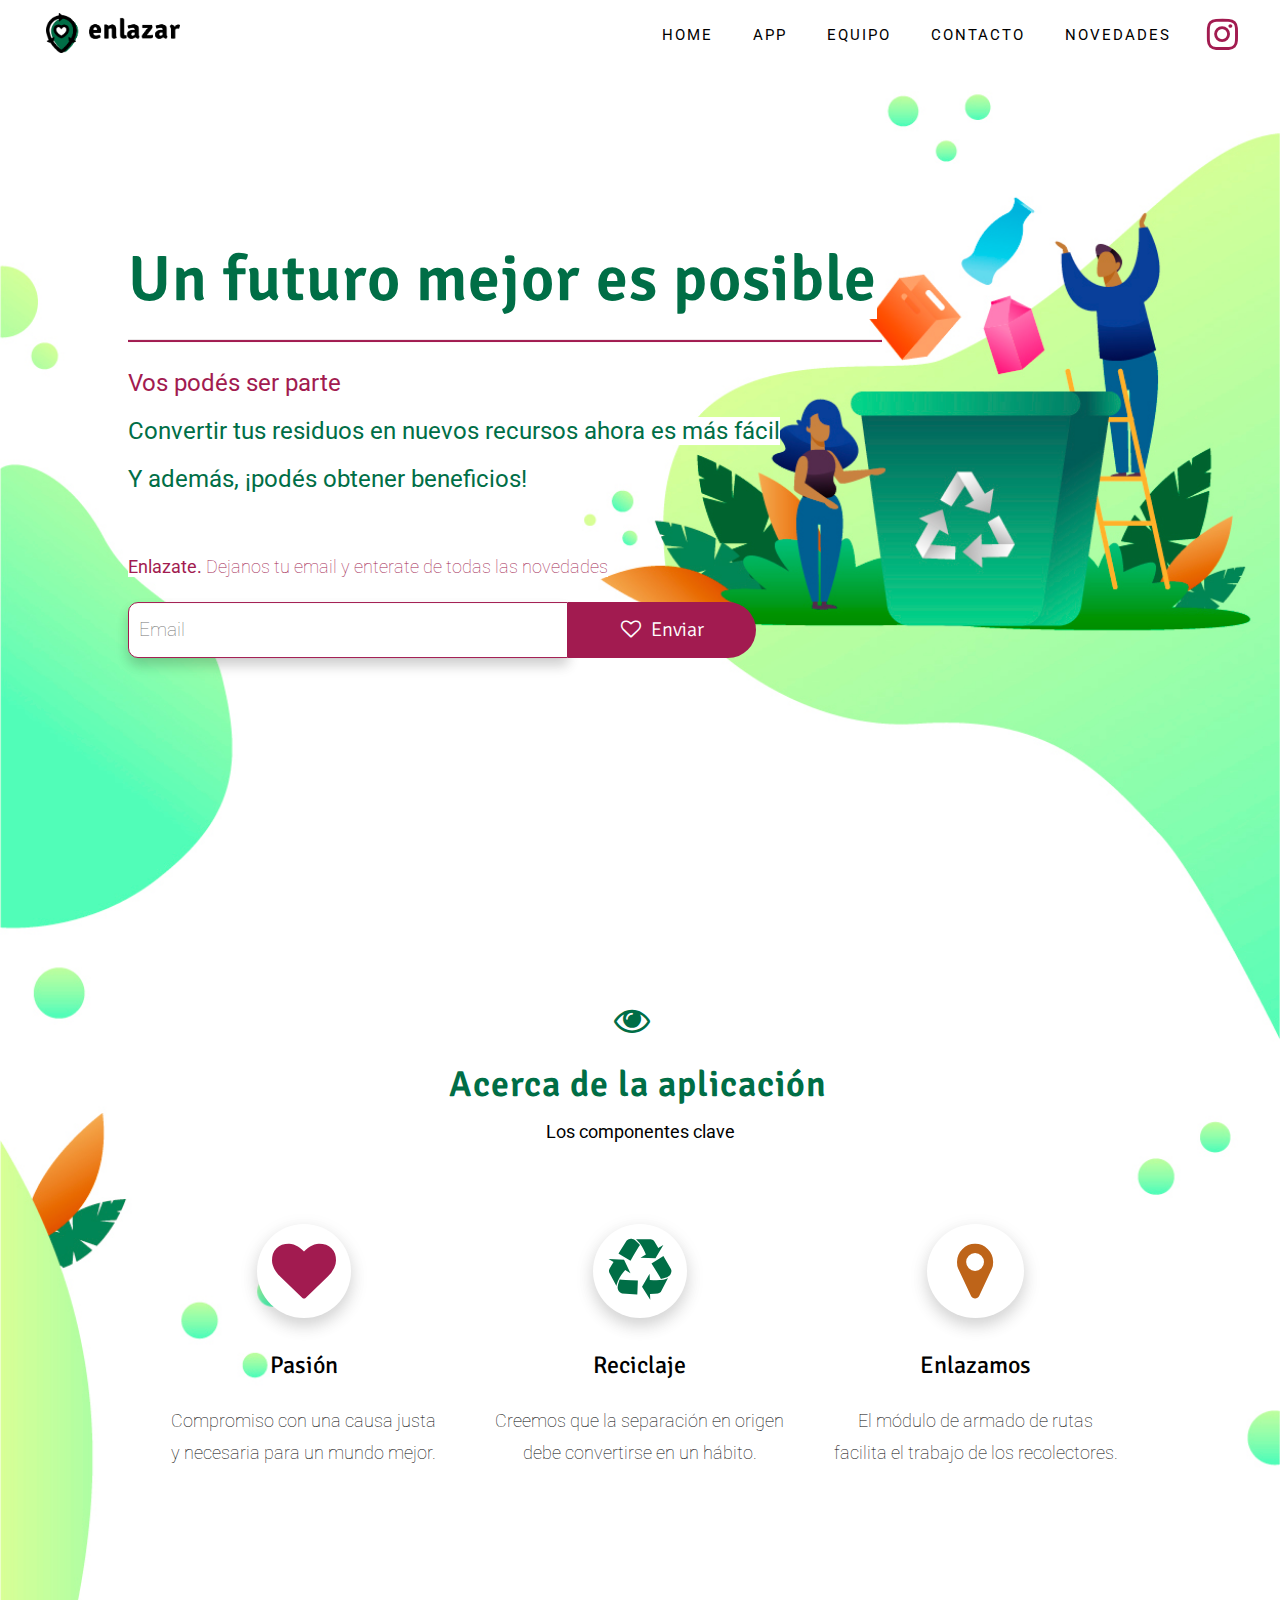
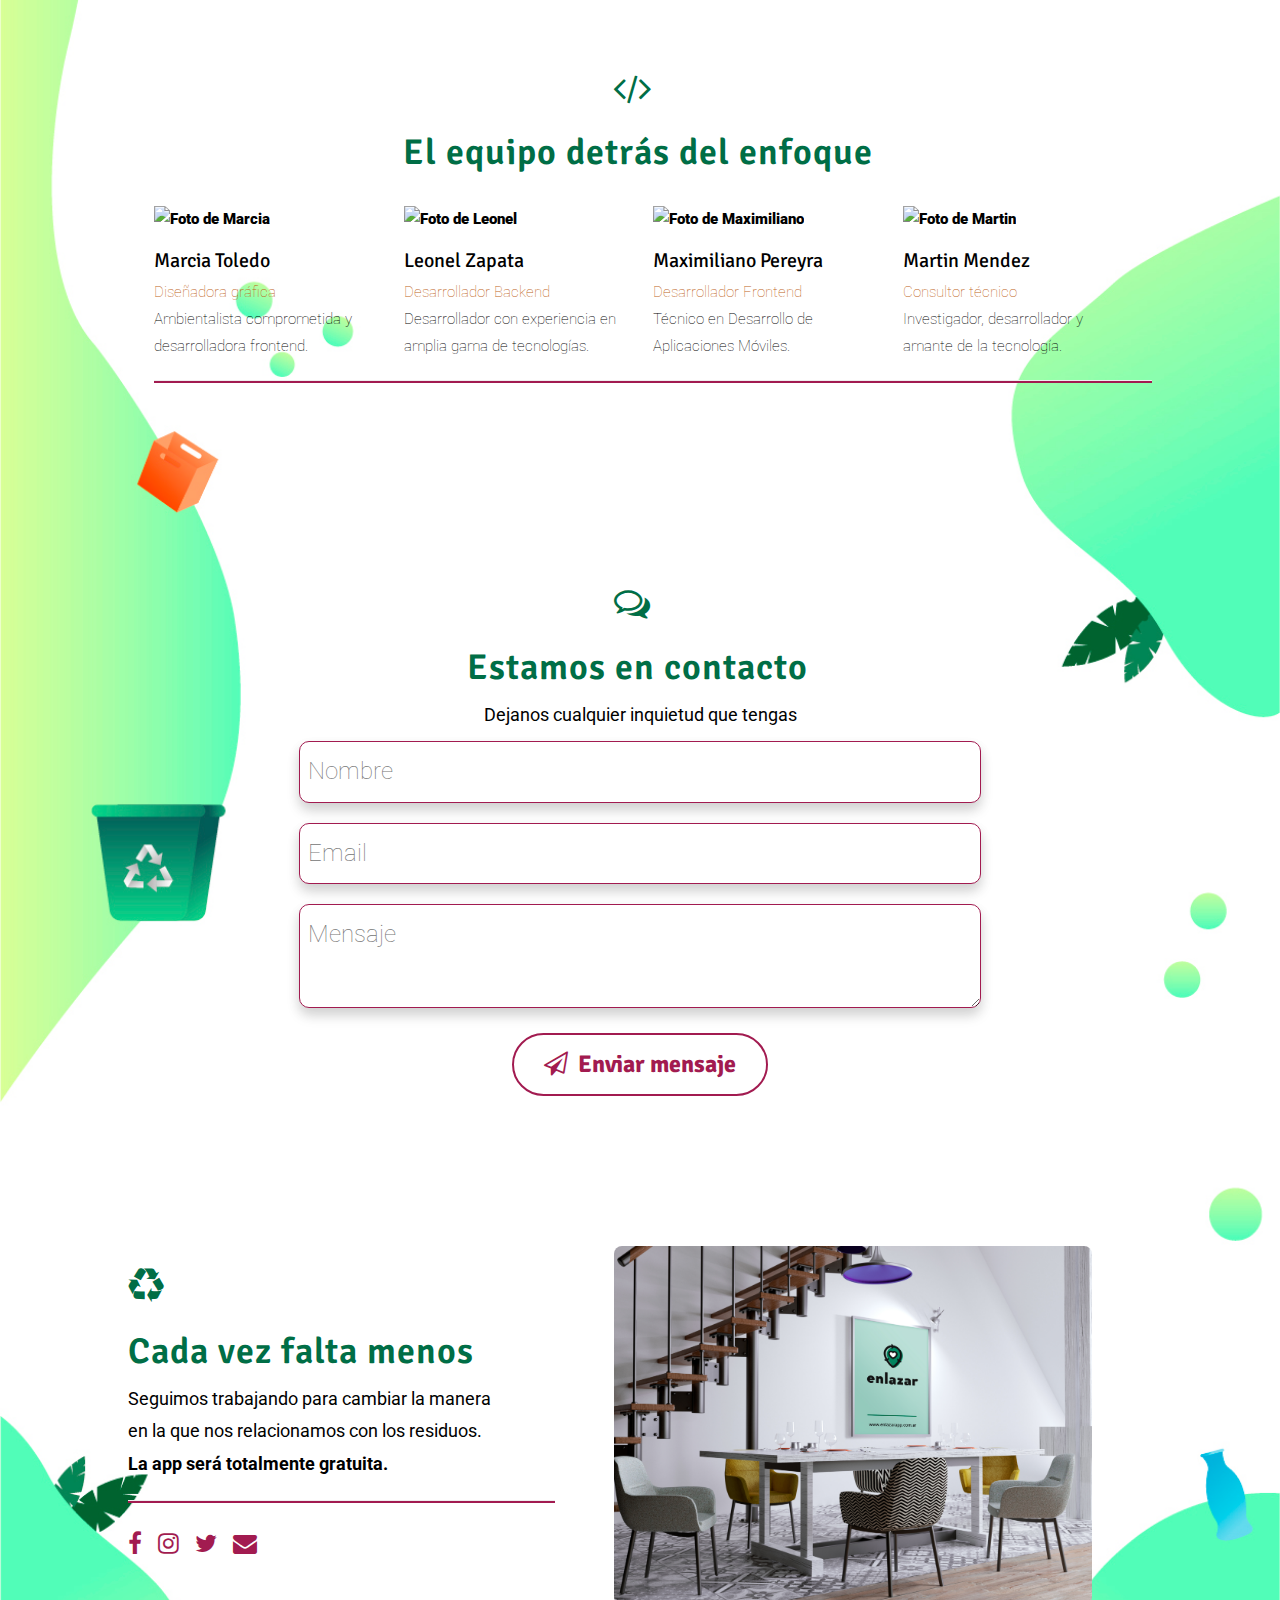
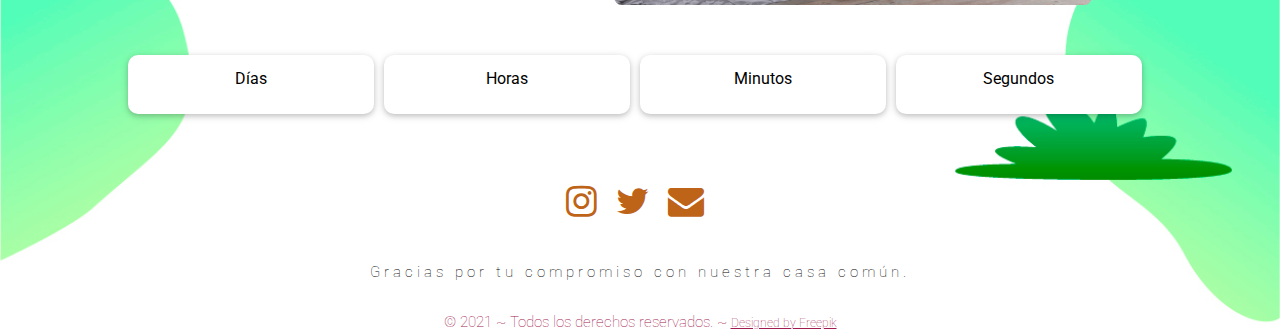
==== index.html @ e6b348da "ajustes de links" ====
<!DOCTYPE html>
<html>
<title>Enlazar</title>
<meta charset="UTF-8">
<meta name="viewport" content="width=device-width, initial-scale=1">
<link rel="stylesheet" href="https://www.w3schools.com/w3css/4/w3.css">
<link rel="preconnect" href="https://fonts.gstatic.com">
<link href="https://fonts.googleapis.com/css2?family=Signika&display=swap" rel="stylesheet">
<link href="https://fonts.googleapis.com/css2?family=Roboto:ital,wght@0,300;0,400;0,500;0,700;1,700&display=swap" rel="stylesheet">

<link rel="stylesheet" href="https://cdnjs.cloudflare.com/ajax/libs/font-awesome/4.7.0/css/font-awesome.min.css">
<link rel="stylesheet" href="estilos.css">

<body>
  

<!-- Navbar (sit on top) -->
<div class="w3-top">
  <div class="w3-bar" id="myNavbar">
    <a href="#home" class="w3-button w3-wide" style="display: contents;">	
        <img src="./marca.png" class="w3-bar-item brand" >
    </a>
      
    <!-- Right-sided navbar links -->
    <div class="w3-right w3-hide-small w3-padding">
      <span class="fondo-titulo">
        <a href="#home" class="w3-bar-item w3-button-nav">HOME</a>
        <a href="#about" class="w3-bar-item w3-button-nav">APP</a>
        <a href="#team" class="w3-bar-item w3-button-nav">EQUIPO</a>
        <a href="#contact" class="w3-bar-item w3-button-nav">CONTACTO</a>
        <a href="#download" class="w3-bar-item w3-button-nav">NOVEDADES</a>
     
      <a href="https://www.instagram.com/enlazar.app/" class="w3-bar-item color-secondary" target="_blank"><b>
        <i class="w3-xxlarge fa fa-instagram w3-hover-opacity"></i></a>
      </span>
    </div>
      <!-- Hide right-floated links on small screens and replace them with a menu icon -->

      <a href="javascript:void(0)" class="w3-bar-item w3-right w3-hide-large w3-hide-medium w3-xlarge " onclick="w3_open()">
        <i class="fa fa-bars"></i>
      </a>
  </div>  
</div>

<!-- Sidebar on small screens when clicking the menu icon -->
<nav class="w3-sidebar w3-bar-block w3-white  w3-animate-left w3-hide-medium w3-hide-large color-primary barrita" style="display:none" id="mySidebar">
  <a href="javascript:void(0)" onclick="w3_close()" class="w3-bar-item w3-button w3-xlarge w3-padding-16">Cerrar ×</a>
  <a href="#home" onclick="w3_close()" class="w3-bar-item w3-button w3-large">HOME</a>
  <a href="#about" onclick="w3_close()" class="w3-bar-item w3-button w3-large">APP</a>
  <a href="#team" onclick="w3_close()" class="w3-bar-item w3-button w3-large">EQUIPO</a>
  <a href="#contact" onclick="w3_close()" class="w3-bar-item w3-button w3-large">CONTACTO</a>
  <a href="#download" onclick="w3_close()" class="w3-bar-item w3-button w3-large">NOVEDADES</a>
  <a href="https://www.instagram.com/enlazar.app/" onclick="w3_close()"  class="w3-bar-item color-secondary" target="_blank"><b>
    <i class="w3-xlarge fa fa-instagram w3-hover-opacity "></i>¡Seguinos!</a>


</nav>

<!-- Header with full-height image -->
<header class="bgimg-1 w3-display-container" id="home">
  <div class="w3-display-left w3-text-white container">
    
        <h4 class="w3-jumbo titulo"><span class="fondo-titulo">Un futuro mejor es posible</span></h4>
        <hr>
        <h6 class="subtitulo color-secondary"><span class="fondo-titulo">Vos podés ser parte</span></h6>
        <h6 class="subtitulo">
          <span class="fondo-titulo  w3-hide-small">
             Convertir tus residuos en nuevos recursos ahora es más fácil
          </span>
        </h6>
        <h6 class="w3-hide-small subtitulo"><span class="fondo-titulo">Y además, ¡podés obtener beneficios!</span></h6>
        <br/>
        <p class="w3-large color-secondary"><span class="fondo-titulo"><b>Enlazate.</b> Dejanos tu email y enterate de todas las novedades</span></p>
        <div class="w3-row">
          <div class="w3-col l10 m10 s12">
              <!--<a href="https://play.google.com/store?hl=es_AR&gl=US" target="_blank" class="w3-btn boton-enlazate">
                  <i class="fa fa-heart-o" aria-hidden="true"></i>Enlazate
              </a>-->
              <form class="example" action="action_page.php">
                <input type="text" placeholder="Email" name="email">
                <button type="submit" class="w3-btn boton-enlazate"><i class="fa fa-heart-o" aria-hidden="true"></i>Enviar</button>
              </form>
              
            </div>
            
            <div class="w3-col l2 m2"></div>
          </div>
  </div> 
</header>

<!-- About Section style="color:#006e46"-->
<div class="w3-container container-secciones"  id="about">
  <h4 class="w3-center w3-xxlarge titulo w3-margin-bottom"><span class="fondo-titulo"> <i class="fa fa-eye"></i></span></h4>
  <h3 class="w3-center w3-xxlarge titulo"><span class="fondo-titulo">Acerca de la aplicación</span></h3>
  <h5 class="w3-center w3-large"><span class="fondo-titulo">Los componentes clave</span></h5>
  <div class="w3-row-padding w3-center" style="margin-top:75px">
    <div class="w3-third">
      <i class="fa fa-heart w3-margin-bottom w3-jumbo w3-center icon color-secondary"></i>
      <h3><span class="fondo-titulo">Pasión</span></h3>
      <p class="w3-large"><span class="fondo-titulo">Compromiso con una causa justa</br>y necesaria para un mundo mejor.</span></p>
    </div>
    <div class="w3-third">
      <i class="fa fa-recycle w3-margin-bottom w3-jumbo w3-center icon color-primary"></i>
      <h3><span class="fondo-titulo">Reciclaje</span></h3>
      <p class="w3-large"><span class="fondo-titulo">Creemos que la separación en origen</br>debe convertirse en un hábito.</span></p>
    </div>
    <div class="w3-third">
      <i class="fa fa-map-marker w3-margin-bottom w3-jumbo w3-center icon color-third" style="padding:15px 30px 15px 30px;"></i>
      <h3><span class="fondo-titulo">Enlazamos</span></h3>
      <p class="w3-large"><span class="fondo-titulo">El módulo de armado de rutas<br/> facilita el trabajo de los recolectores.</span></p>
    </div>
  </div>
  
</div>



<!-- Team Section -->
<div class="w3-container container-secciones"  id="team">
  <h4 class="w3-center w3-xxlarge titulo w3-margin-bottom"><span class="fondo-titulo"> <i class="fa fa-code"></i></span></h4>
  <h3 class="w3-center w3-xxlarge titulo"><span class="fondo-titulo">El equipo detrás del enfoque</span></h3>
  <!--<h2 class="w3-center w3-xlarge"><span class="fondo-titulo">Las personas detrás de la aplicación</span></h2>-->
  <div class="padding-card w3-margin-top ">
  <div class="w3-row">
      <div class="w3-col l3 m6">
          <img src="https://miel.unlam.edu.ar/data2/avatares/4b99dee718470534fdb31068af8aaf19.jpg" alt="Foto de Marcia" width="100%" class="img-team">
          <div>
            <h4 class="titulo-card">Marcia Toledo</h4>
            <p class="color-third w3-medium subtitulo-card">Diseñadora gráfica</p>
            <p class="w3-medium cuerpo-card">Ambientalista comprometida y desarrolladora frontend.</p>
          </div>
          <hr>
         
        </div>
      <div class="w3-col l3 m6">
          <img src="https://miel.unlam.edu.ar/data2/avatares/41150523.jpg" alt="Foto de Leonel" width="100%" class="img-team">
          <div>
            <h4 class="titulo-card">Leonel Zapata</h4>
            <p class="color-third w3-medium subtitulo-card">Desarrollador Backend</p>
            <p class="w3-medium cuerpo-card">Desarrollador con experiencia en amplia gama de tecnologías.</p>
          </div>
          <hr>
        </div>
      <div class="w3-col l3 m6">
          <img src="https://miel.unlam.edu.ar/data2/avatares/39756173.jpg" alt="Foto de Maximiliano" width="100%" class="img-team">
          <div>
            <h4 class="titulo-card">Maximiliano Pereyra</h4>
            <p class="w3-medium subtitulo-card color-third">Desarrollador Frontend</p>
            <p class="w3-medium cuerpo-card" >Técnico en Desarrollo de Aplicaciones Móviles.</p>
          </div>
          <hr>
        </div>
      <div class="w3-col l3 m6">
          <img src="https://miel.unlam.edu.ar/data2/avatares/8856638da4354266a53ba0fe9aef68dd.jpg" alt="Foto de Martin" width="100%" class="img-team">
          <div>
            <h4 class="titulo-card">Martin Mendez</h4>
            <p class="color-third w3-medium subtitulo-card">Consultor técnico</p>
            <p class="w3-medium cuerpo-card">Investigador, desarrollador y amante de la tecnología.</p>
          </div>
          <hr>
      </div>
  </div>
</div>
</div>


<!-- Contact Section -->
<div class="w3-container container-secciones"  id="contact">
  <h4 class="w3-center w3-xxlarge titulo w3-margin-bottom"><span class="fondo-titulo"> <i class="fa fa-comments-o"></i></span></h4>
  <h3 class="w3-center w3-xxlarge titulo"><span class="fondo-titulo">Estamos en contacto</span></h3>
  <h5 class="w3-center w3-large"><span class="fondo-titulo">Dejanos cualquier inquietud que tengas</span></h5>
  <div class="w3-row">

      <div class="w3-col l2 m1 s0"><p></p></div>
      <div class="w3-col l8 m10 s12 s w3-center">
    <!--<p class="w3-xlarge"><i class="fa fa-map-marker fa-fw w3-margin-right"></i> La Matanza, Buenos Aires</p>
    <p class="w3-xlarge"><i class="fa fa-phone fa-fw w3-margin-right"></i> Teléfono: + 54 (11) 6455 9922</p>
    <p class="w3-xlarge"><i class="fa fa-envelope fa-fw w3-margin-right"> </i> Email: enlazarunlam@gmail.com</p><br>-->
    <form action="/action_page.php" target="_blank">
      <input class="w3-input w3-border w3-xlarge"  type="text" placeholder="Nombre" required name="Nombre">
      <input class="w3-input w3-border w3-xlarge"  type="text" placeholder="Email" required name="Email">
      <textarea class="w3-input w3-border w3-xlarge"  type="text" placeholder="Mensaje" required name="Mensaje"></textarea>
      
        <a href="https://play.google.com/store?hl=es_AR&gl=US" target="_blank" type="submit" class="w3-btn boton-mensaje">
          <i class="fa fa-paper-plane-o" aria-hidden="true"></i>Enviar mensaje
      </a>
      
    </form>
  </div>
  <div class="w3-col l2 m1 s0"><p></p></div>
</div>
</div>


<!-- Promo Section -  -->

<div class="w3-container container-ultima-seccion" id="download">
  <div class="w3-row " style="margin-top:30px">
    <div class="w3-col l5 m8 s12">
      <h4 class="w3-xxlarge titulo w3-margin-bottom">
        <span class="fondo-titulo"><i class="fa fa-recycle"></i></span></h4>
      <h4 class=" w3-xxlarge titulo"><span class="fondo-titulo">Cada vez falta menos</span></h4>
      <h5><span class="fondo-titulo">Seguimos trabajando para cambiar la manera<br/> en la que nos relacionamos con los residuos.<br/><b> La app será totalmente gratuita.</b></span></h5>
      <hr>
      <!--<a href="https://play.google.com/store?hl=es_AR&gl=US" target="_blank" class="w3-btn boton-enlazate">
        <i class="fa fa-arrow-circle-o-down" aria-hidden="true"></i>Descargar
    </a>
         <img class="w3-round-large disabled" src="https://es.logodownload.org/wp-content/uploads/2019/06/disponible-en-google-play-badge.png" alt="Disponible en Google Play"  style="max-width: 30%;min-width: 200px;">-->
      <div class="w3-xlarge w3-section">
         <a href="https://www.facebook.com/" target="_blank"><i class="fa fa-facebook w3-hover-opacity color-secondary"></i></a>
         <a href="https://www.instagram.com/enlazar.app/" target="_blank"><i class="fa fa-instagram w3-hover-opacity color-secondary"></i></a>
         <a href="https://www.twitter.com/" target="_blank"><i class="fa fa-twitter w3-hover-opacity color-secondary"></i></a>
         <a  href="mailto:enlazarunlam@gmail.com?Subject=Consulta" target="_blank"><i class="fa fa-envelope w3-hover-opacity color-secondary "></i></a>
         <!-- <h5 class="color-secondary"><span class="fondo-titulo ">Podés mantenerte al tanto nuestras redes sociales.</span></h5>-->
      </div>
    </div>

    <div class="w3-col l7 m4 s12 w3-center">
      <img class="w3-image w3-round-large" src="Office.jpg" alt="Office" width="80%">
    </div>
  </div>
    <div class="w3-row"  style="margin-top:50px">
      <div class="w3-col l3 m3 s6 w3-padding-right">
        <div class="w3-card w3-round-large w3-center ">
          <div class="w3-container">
            <h6 class="titulo-card">Días</h6s>
            <h3 class=" w3-xxlarge titulo" id="dias"></h3>
          </div>
        </div>
      </div>
      <div class="w3-col l3 m3 s6 w3-padding-right">
        <div class="w3-card w3-round-large w3-center ">
          <div class="w3-container">
            <h6 class="titulo-card">Horas</h6>
            <h3 class=" w3-xxlarge titulo" id="horas"></h3>
          </div>
        </div>
      </div>
      <div class="w3-col l3 m3 s6 w3-padding-right">
        <div class="w3-card w3-round-large w3-center">
          <div class="w3-container">
            <h6 class="titulo-card">Minutos</h6>
            <h3 class=" w3-xxlarge titulo" id="minutos"></h3>
          </div>
        </div>
      </div>
      <div class="w3-col l3 m3 s6 w3-padding-right">
        <div class="w3-card w3-round-large w3-center ">
          <div class="w3-container">
            <h6 class="titulo-card">Segundos</h6>
            <h3 class=" w3-xxlarge titulo" id="segundos"></h3>
          </div>
        </div>
      </div>
    </div>
  </div>
<!-- Footer -->
<footer class="w3-center">
  <div class="w3-xxlarge w3-section">
    <!-- <i class="fa fa-facebook-official w3-hover-opacity"></i> -->
    <span>
        <a href="https://www.instagram.com/enlazar.app/" target="_blank"><i class="fa fa-instagram w3-hover-opacity color-third"></i></a>
        <a href="https://www.twitter.com/enlazarapp" target="_blank"><i class="fa fa-twitter w3-hover-opacity color-third"></i></a>
        <a  href="mailto:enlazarunlam@gmail.com?Subject=Consulta" target="_blank"><i class="fa fa-envelope w3-hover-opacity color-third"></i></a>
    </span>
  </div>
  <p class="w3-medium w3-wide w3-padding">Gracias por tu compromiso con nuestra casa común. </p>
 
  <p class="w3-medium color-secondary">&copy; 2021 ~ Todos los derechos reservados. ~ 
  <a href="http://www.freepik.com" target="_blank" class="w3-small">Designed by Freepik</a></p>
</footer>
 
<script src="script.js"> </script>

</body>

</html>
---- estilos.css ----
h1, h2,h3,h4 {font-family: 'Signika', sans-serif;}

body,h5,h6 {font-family: 'Roboto', sans-serif;}

body, html {
  height: 100%;
  line-height: 1.8;
  
}

body{
    background-image: url(./ImagenVectorial_56.jpg);
    min-height: 100%;
    background-size: cover;
    background-repeat: no-repeat ;
}

.bgimg-1 {
    height: 100%;
}

.w3-bar .w3-button {
  padding: 14px 20px;
}

.brand{
    max-width: 13%;
    min-width: 150px;
    margin: 5px 30px;
}
.gradient{

    background: #006e46;  /* fallback for old browsers */
    background: -webkit-linear-gradient(to bottom, #38ef7d, #006e46);  /* Chrome 10-25, Safari 5.1-6 */
    background: linear-gradient(to bottom, #38ef7d, #006e46); /* W3C, IE 10+/ Edge, Firefox 16+, Chrome 26+, Opera 12+, Safari 7+ */

}

.titulo{
  color:#006e46;
  margin:20px 5px 5px 0px;
  font-weight: 600;
  line-height: 1.2; 
  letter-spacing: 1px;
}

.subtitulo{
  color:#006e46;
  margin:5px 5px 5px 0px;
  font-weight: 400;
  font-size: x-large;
  text-overflow: ellipsis;
}

.fondo-titulo{
    background-color: #fff;
}
.fa{
  padding-right: 10px ;  
}

/*
.boton-enlazate{
    border: 2px solid #a21b50!important;
    font-size: xx-large;
    font-family: 'Signika';
    color: #a21b50!important;
    background-color: #fff!important;
    border-radius: 45px;
    padding: 10px 40px;
    margin-top: 8%;
    width: 100%;
}*/

.w3-green{
    background-color: #006e46!important;

}
.color-primary{
    color: #006e46!important;
}

.color-secondary{
    color: #a21b50!important;
}

.color-third{
    color: #be6419;
}


.w3-button-nav {
    padding: 14px 20px!important;
    background-color: white;
    white-space: normal;
    border: none;
    display: inline-block;
    vertical-align: middle;
    overflow: hidden;
    text-decoration: none;
    color: inherit;
    background-color: inherit;
    text-align: center;
    cursor: pointer;
    white-space: nowrap;
    letter-spacing: 2px;
}
.w3-button-nav:hover {
    color: #a21b50!important;
    font-weight: bold;
}

a:active, a:hover {
    outline-width: 0;
}

hr {
    height: 2px;
    background-color: #a21b50;
  }

.container{
padding: 0 10%;
  }

 .container-secciones{
    padding:80px 10%;
}

  p{
font-weight: 100;
  }

.icon{
    background: white;
    padding:15px;
    border-radius: 50%;
    box-shadow: 0 8px 16px 0 rgb(0 0 0 / 10%), 0 6px 20px 0 rgb(0 0 0 / 10%);
}  

.barrita{
    box-shadow: 0 10px 20px 0 rgb(0 0 0 / 25%), 0 10px 20px 0 rgb(0 0 0 / 25%);

}

.w3-card{
    background: white;
    border-radius: 10px;
}

.titulo-card, .subtitulo-card{
    margin-bottom: 0;
}


.subtitulo-card,  .cuerpo-card{
    margin-top: 0;
}

.cuerpo-card{
    margin-bottom: 1rem;
    padding-right: 1.5rem;
}

input, textarea{
    border-radius: 10px;
    font-weight: 100;
    margin-bottom: 20px;
    box-shadow: 0 8px 14px 0 rgb(0 0 0 / 10%), 0 6px 12px 0 rgb(0 0 0 / 10%);
}

.boton-mensaje{
    border: 2px solid #a21b50!important;
    font-size: x-large;
    font-family: 'Signika';
    color: #a21b50!important;
    background-color: #fff!important;
    border-radius: 45px;
    padding: 8px 30px;
    margin-top: 5PX;
}

.container-ultima-seccion{
    padding:40px 10% 30px 10%;
}

.w3-padding-right{
padding-right: 10px;
padding-bottom: 10px;
}

/* Style the search field */
form.example input[type=text] {
    padding: 10px;
    font-size: 19px;
    border: 1px solid #a21b50!important;
    float: left;
    width: 70%;
    background: #fff;
    border-radius: 10px 0 0 10px;
}

  * {
    box-sizing: border-box;
  }

  
.boton-enlazate{
    font-family: 'Signika';
    background-color: #a21b50!important;
    color: #fff!important;
    border-radius: 0 45px 45px 0;
    font-weight: 100;
    float: left;
    width: 30%;
    padding: 10px;
    background: #2196F3;
    color: white;
    font-size: 20px;
    border-left: none; /* Prevent double borders */
    cursor: pointer;
}

.img-team{
    width: 90%;
}
.padding-card {
    padding: 1rem 0 0rem 1.75rem;
}

.w3-border {
    border: 1px solid #a21b50!important;
}
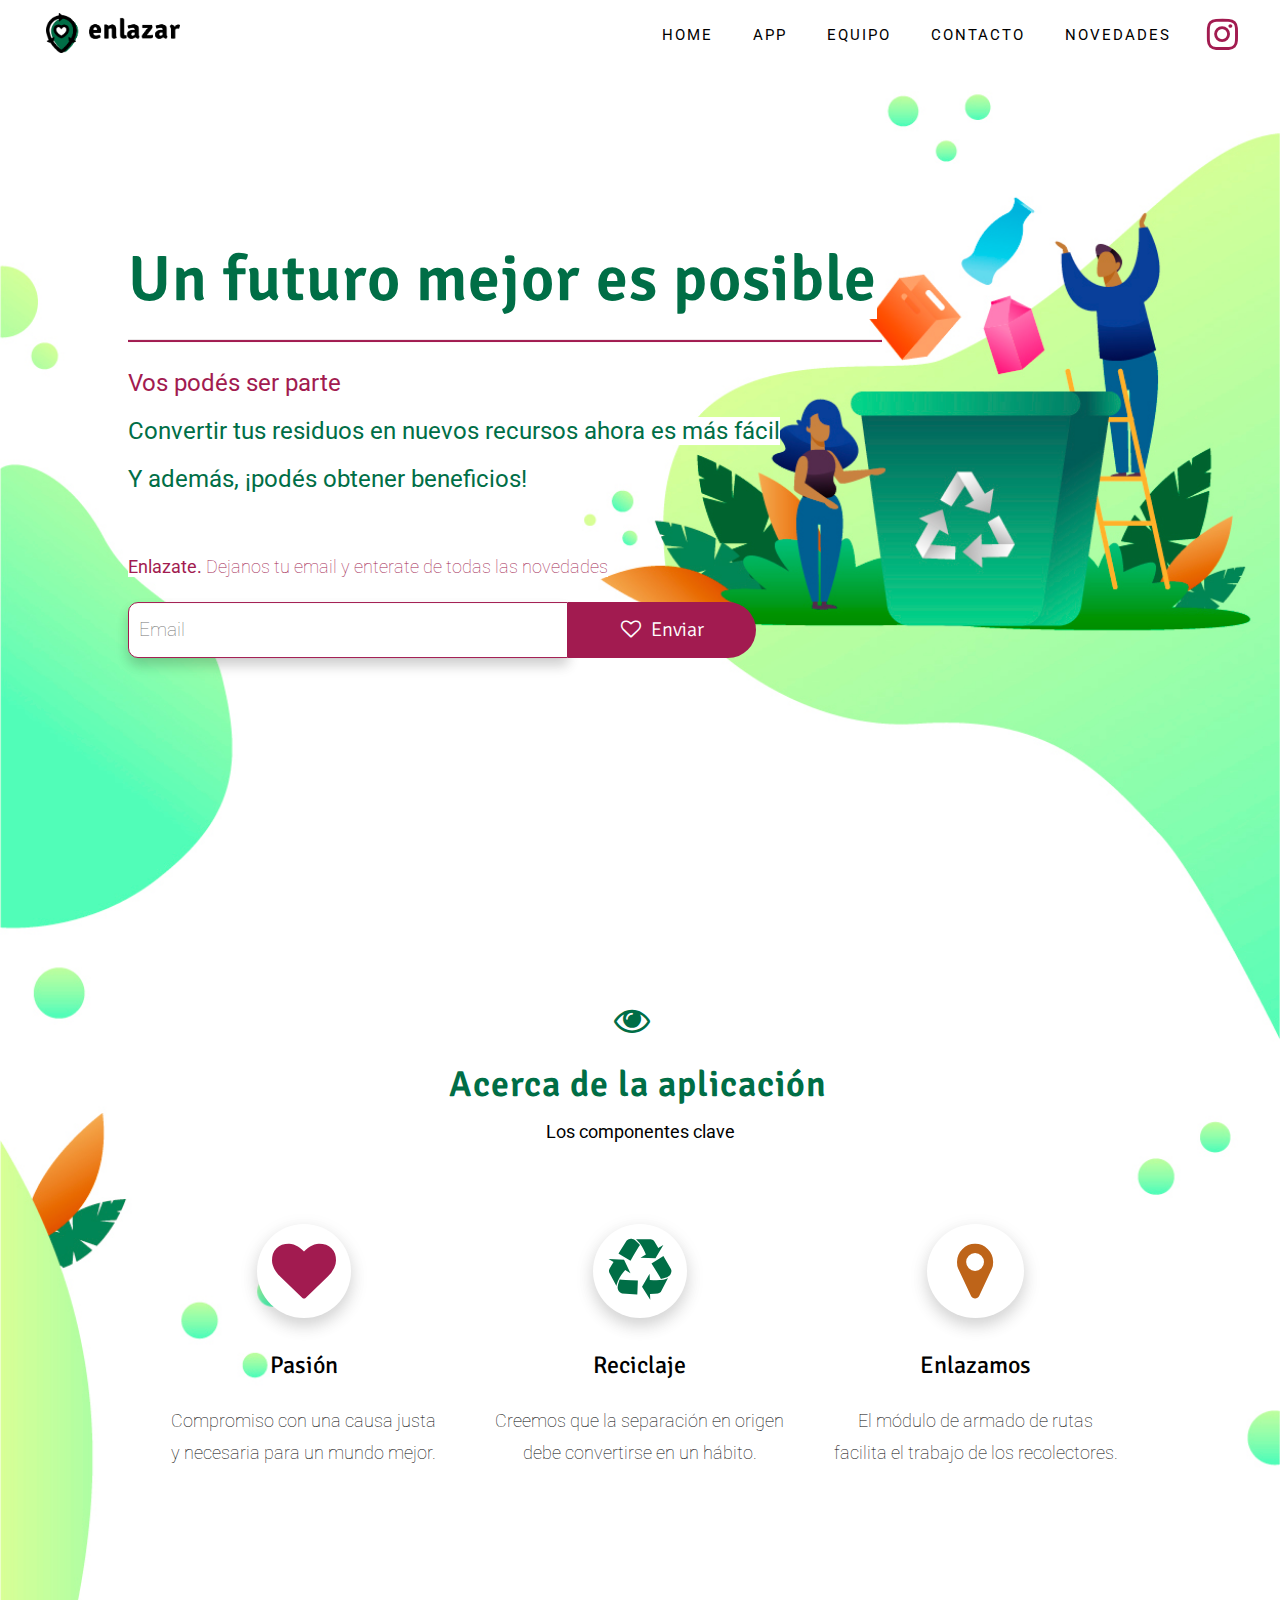
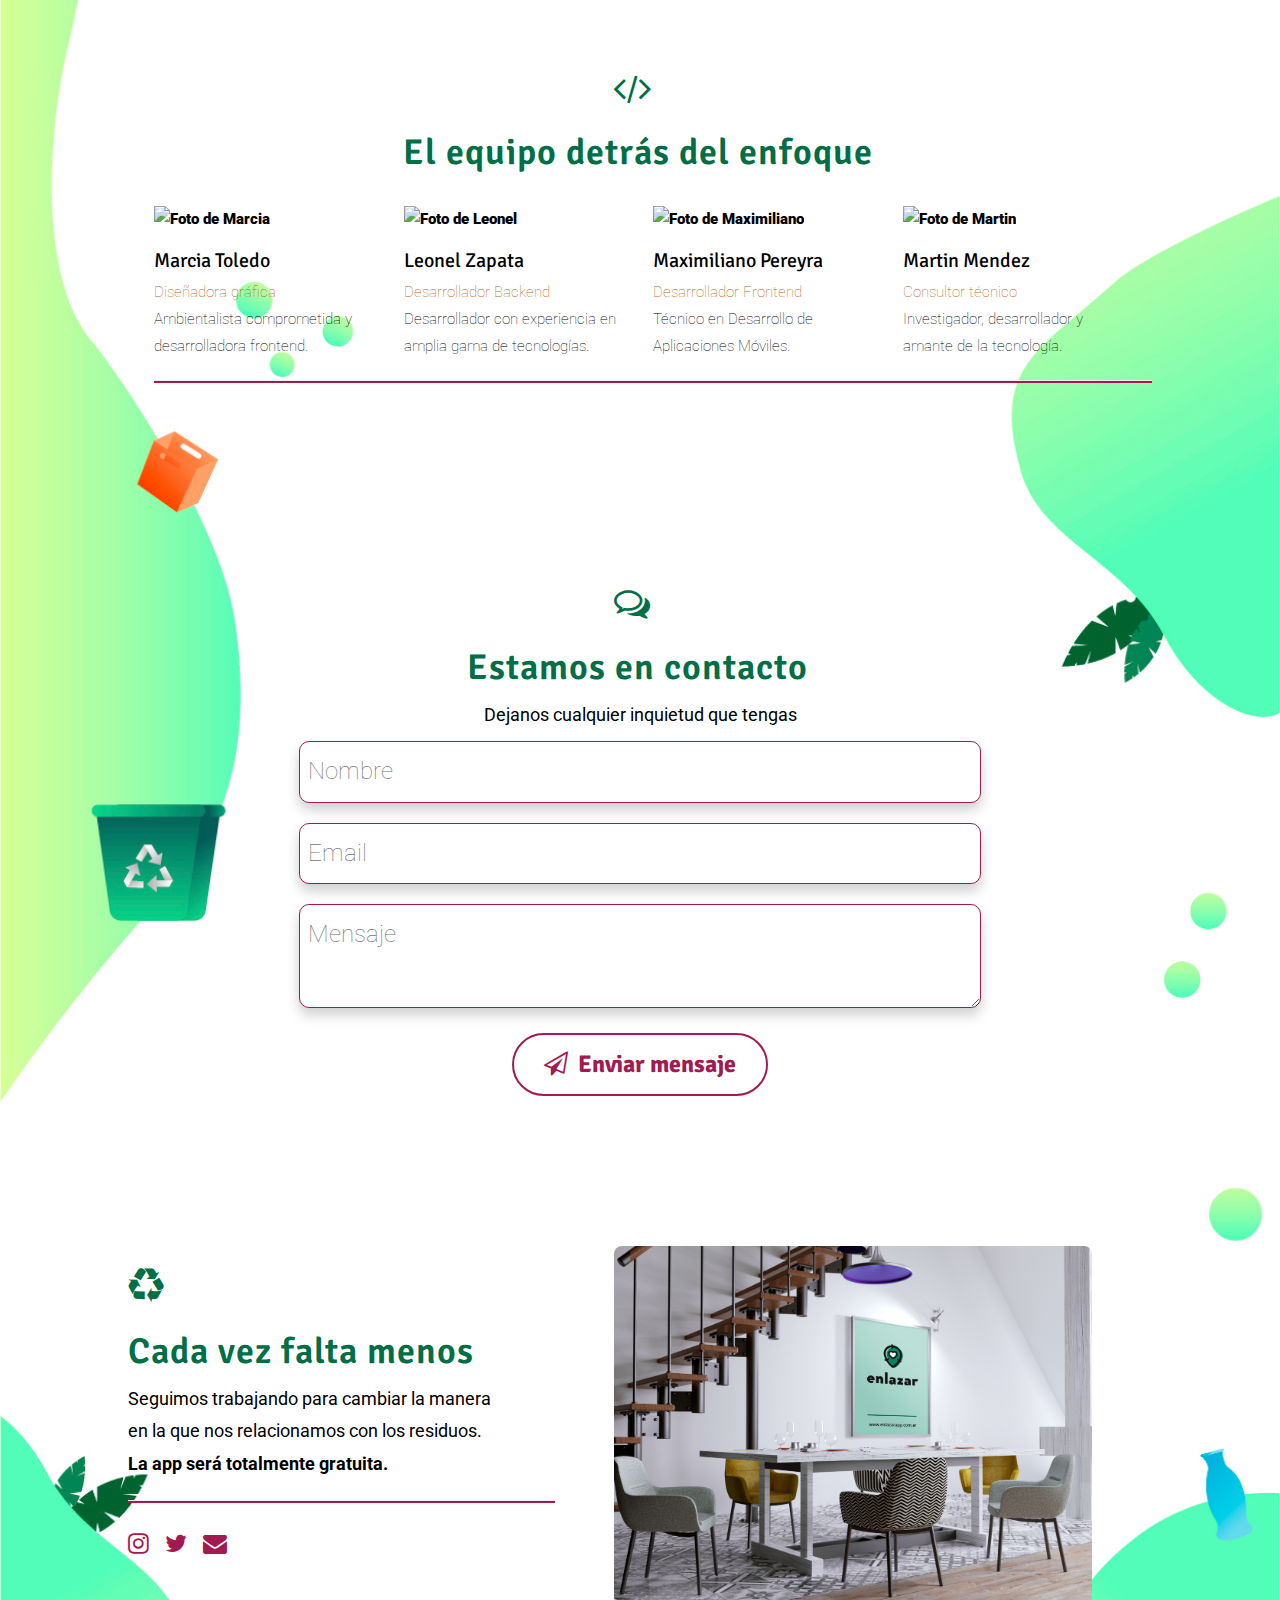
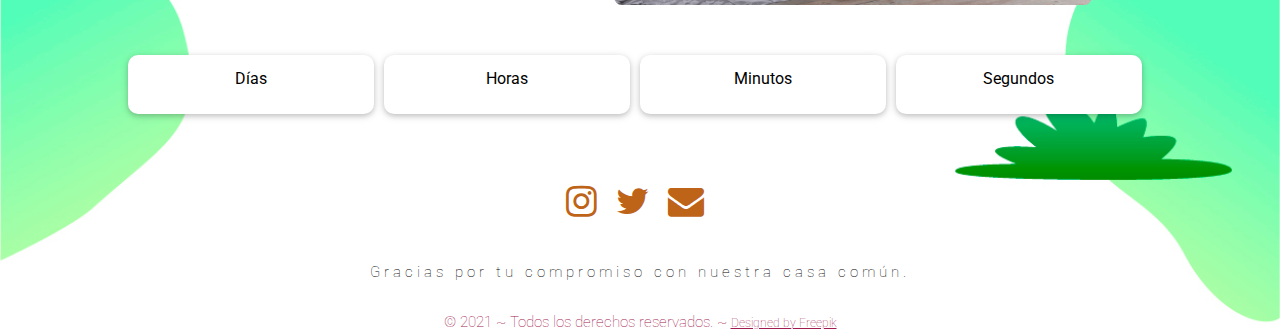
==== commit 554c7fc5: "Link corregido" ====
--- a/index.html
+++ b/index.html
@@ -207,9 +207,8 @@
     </a>
          <img class="w3-round-large disabled" src="https://es.logodownload.org/wp-content/uploads/2019/06/disponible-en-google-play-badge.png" alt="Disponible en Google Play"  style="max-width: 30%;min-width: 200px;">-->
       <div class="w3-xlarge w3-section">
-         <a href="https://www.facebook.com/" target="_blank"><i class="fa fa-facebook w3-hover-opacity color-secondary"></i></a>
          <a href="https://www.instagram.com/enlazar.app/" target="_blank"><i class="fa fa-instagram w3-hover-opacity color-secondary"></i></a>
-         <a href="https://www.twitter.com/" target="_blank"><i class="fa fa-twitter w3-hover-opacity color-secondary"></i></a>
+         <a href="https://www.twitter.com/enlazarapp" target="_blank"><i class="fa fa-twitter w3-hover-opacity color-secondary"></i></a>
          <a  href="mailto:enlazarunlam@gmail.com?Subject=Consulta" target="_blank"><i class="fa fa-envelope w3-hover-opacity color-secondary "></i></a>
          <!-- <h5 class="color-secondary"><span class="fondo-titulo ">Podés mantenerte al tanto nuestras redes sociales.</span></h5>-->
       </div>
